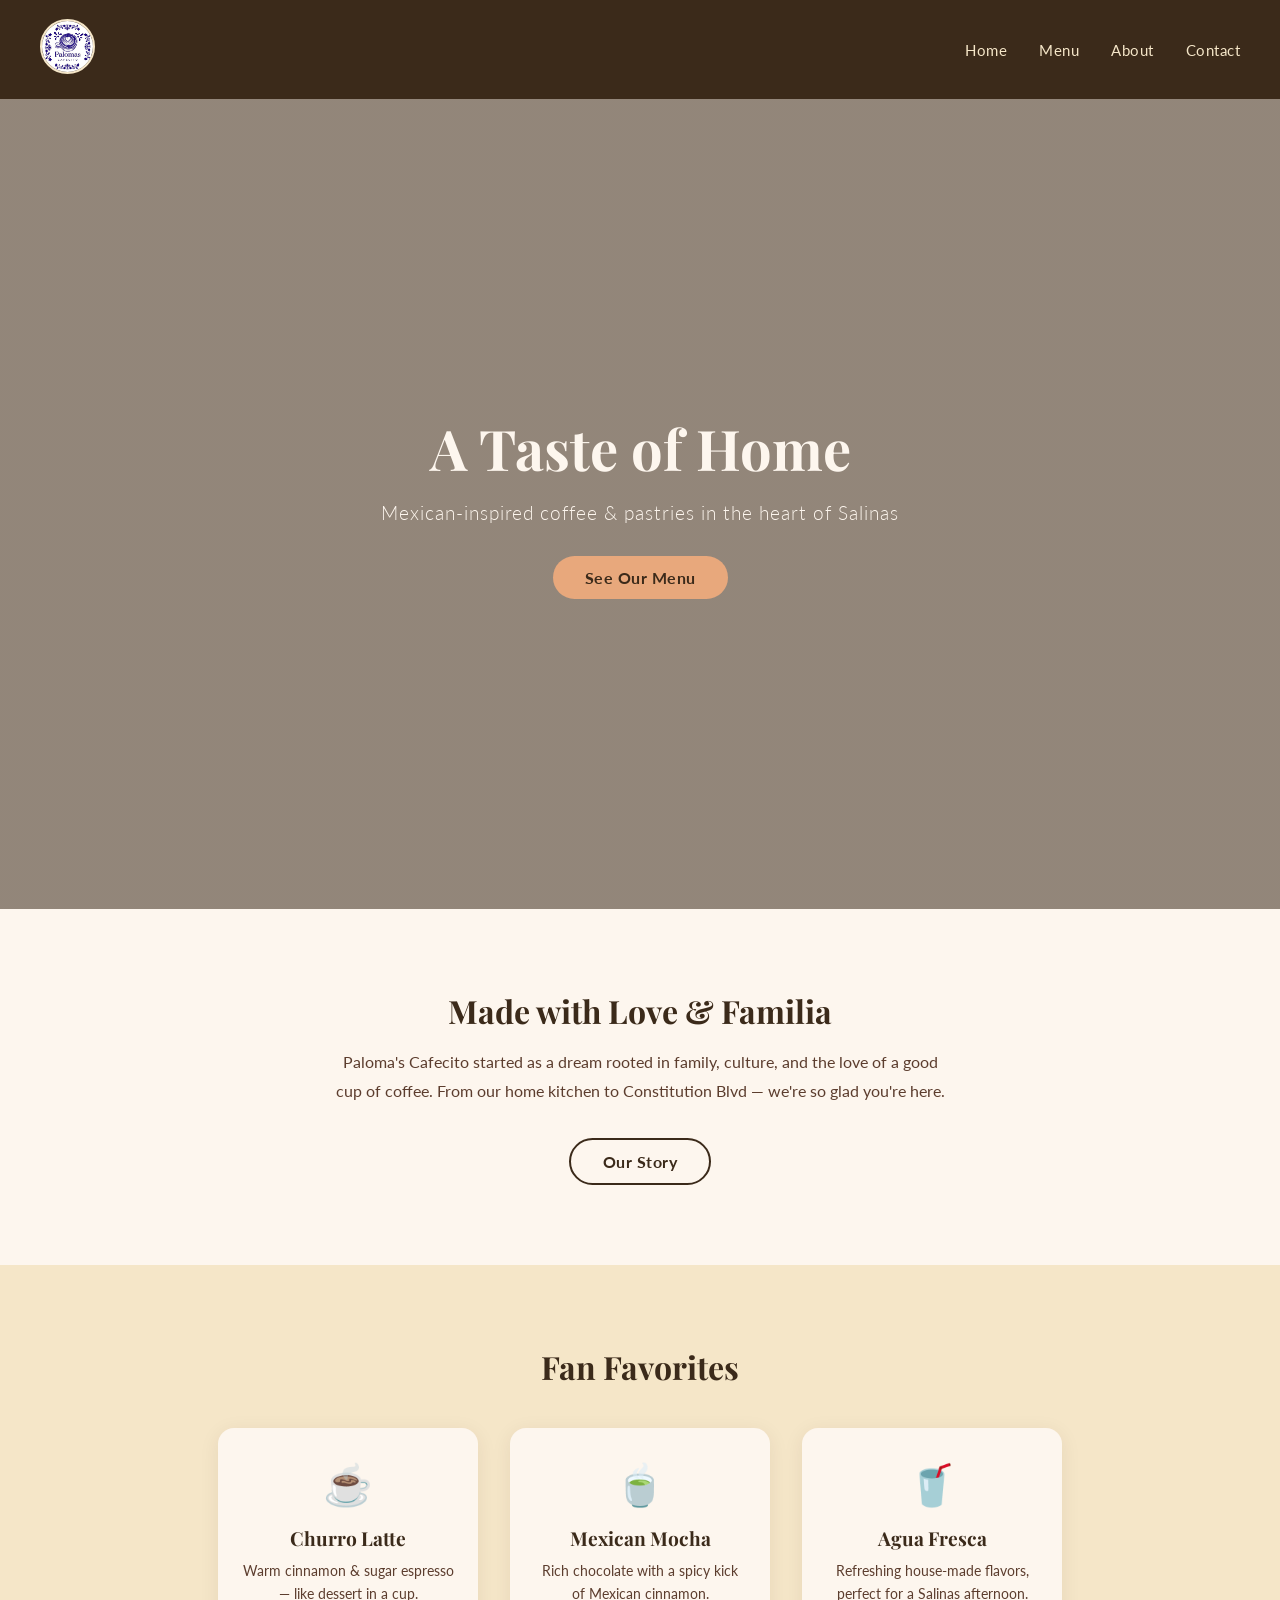
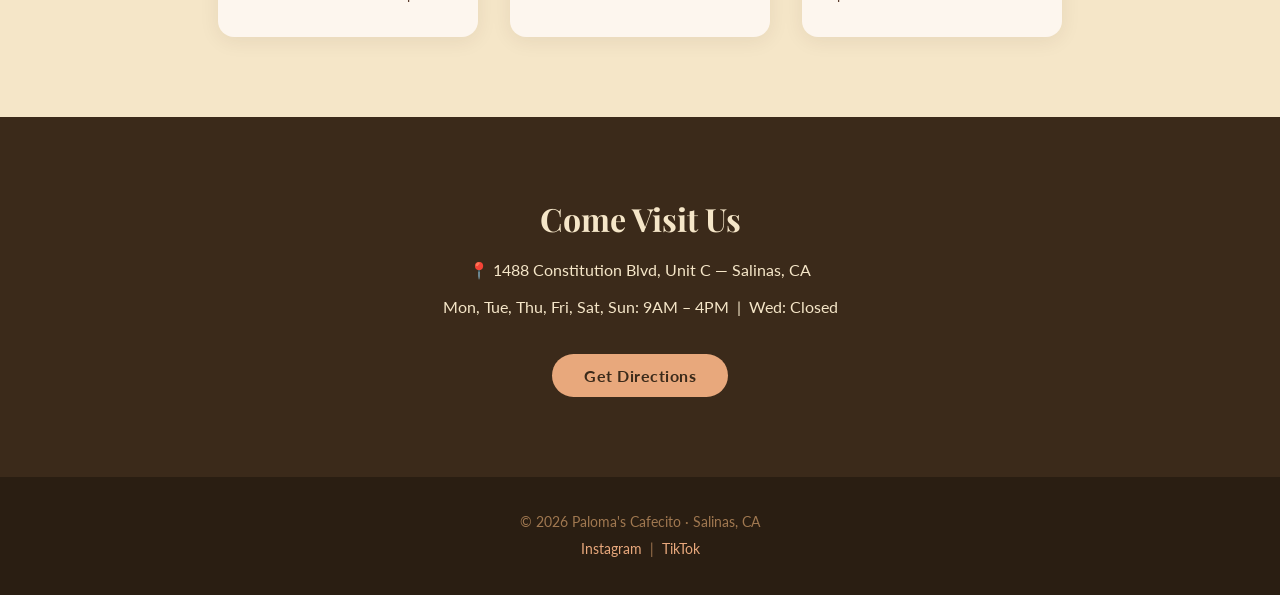
==== index.html @ 3aa88abe "Initial commit - Palomas Cafecito website" ====
<!DOCTYPE html>
<html lang="en">
<head>
  <meta charset="UTF-8" />
  <meta name="viewport" content="width=device-width, initial-scale=1.0" />
  <title>Paloma's Cafecito</title>
  <link rel="stylesheet" href="style.css" />
  <link href="https://fonts.googleapis.com/css2?family=Playfair+Display:wght@400;700&family=Lato:wght@300;400;700&display=swap" rel="stylesheet" />
</head>
<body>

  <!-- NAVBAR -->
  <nav class="navbar">
   <div class="logo">
  <img src="images/palomas_cafecito_logo.jpg" alt="Paloma's Cafecito Logo" class="nav-logo" />
</div> 
    <ul class="nav-links">
      <li><a href="index.html">Home</a></li>
      <li><a href="menu.html">Menu</a></li>
      <li><a href="about.html">About</a></li>
      <li><a href="contact.html">Contact</a></li>
    </ul>
  </nav>

  <!-- HERO -->
  <section class="hero">
    <div class="hero-content">
      <h1>A Taste of Home</h1>
      <p>Mexican-inspired coffee & pastries in the heart of Salinas</p>
      <a href="menu.html" class="btn">See Our Menu</a>
    </div>
  </section>

  <!-- ABOUT SNIPPET -->
  <section class="about-snippet">
    <div class="container">
      <h2>Made with Love & Familia</h2>
      <p>
        Paloma's Cafecito started as a dream rooted in family, culture, and the
        love of a good cup of coffee. From our home kitchen to Constitution Blvd —
        we're so glad you're here.
      </p>
      <a href="about.html" class="btn btn-outline">Our Story</a>
    </div>
  </section>

  <!-- FEATURED DRINKS -->
  <section class="featured">
    <div class="container">
      <h2>Fan Favorites</h2>
      <div class="cards">
        <div class="card">
          <div class="card-icon">☕</div>
          <h3>Churro Latte</h3>
          <p>Warm cinnamon & sugar espresso — like dessert in a cup.</p>
        </div>
        <div class="card">
          <div class="card-icon">🍵</div>
          <h3>Mexican Mocha</h3>
          <p>Rich chocolate with a spicy kick of Mexican cinnamon.</p>
        </div>
        <div class="card">
          <div class="card-icon">🥤</div>
          <h3>Agua Fresca</h3>
          <p>Refreshing house-made flavors, perfect for a Salinas afternoon.</p>
        </div>
      </div>
    </div>
  </section>

  <!-- HOURS BANNER -->
  <section class="hours-banner">
    <div class="container">
      <h2>Come Visit Us</h2>
      <p>📍 1488 Constitution Blvd, Unit C — Salinas, CA</p>
      <p>Mon, Tue, Thu, Fri, Sat, Sun: 9AM – 4PM &nbsp;|&nbsp; Wed: Closed</p>
      <a href="contact.html" class="btn">Get Directions</a>
    </div>
  </section>

  <!-- FOOTER -->
  <footer>
    <p>© 2026 Paloma's Cafecito · Salinas, CA</p>
    <p>
      <a href="https://www.instagram.com/palomascafecito/" target="_blank">Instagram</a> &nbsp;|&nbsp;
      <a href="https://www.tiktok.com/@palomascafecito" target="_blank">TikTok</a>
    </p>
  </footer>

</body>
</html>
---- style.css ----
/* === RESET & BASE === */
* {
  margin: 0;
  padding: 0;
  box-sizing: border-box;
}

body {
  font-family: 'Lato', sans-serif;
  color: #3b2a1a;
  background-color: #fdf6ee;
}

/* === NAVBAR === */
.navbar {
  display: flex;
  justify-content: space-between;
  align-items: center;
  padding: 1.2rem 2.5rem;
  background-color: #3b2a1a;
  position: sticky;
  top: 0;
  z-index: 100;
}

.logo {
  font-family: 'Playfair Display', serif;
  font-size: 1.4rem;
  color: #f5e6c8;
  letter-spacing: 1px;
}
.nav-logo {
  height: 55px;
  width: 55px;
  border-radius: 50%;
  object-fit: cover;
  border: 2px solid #f5e6c8;
}

.nav-links {
  list-style: none;
  display: flex;
  gap: 2rem;
}

.nav-links a {
  color: #f5e6c8;
  text-decoration: none;
  font-size: 0.95rem;
  letter-spacing: 0.5px;
  transition: color 0.2s;
}

.nav-links a:hover {
  color: #e8a87c;
}

/* === HERO === */
.hero {
  background: linear-gradient(rgba(59,42,26,0.55), rgba(59,42,26,0.55)),
              url('images/hero.jpg') center/cover no-repeat;
  height: 90vh;
  display: flex;
  align-items: center;
  justify-content: center;
  text-align: center;
  color: #fdf6ee;
}

.hero-content h1 {
  font-family: 'Playfair Display', serif;
  font-size: 3.5rem;
  margin-bottom: 1rem;
}

.hero-content p {
  font-size: 1.2rem;
  margin-bottom: 2rem;
  font-weight: 300;
  letter-spacing: 1px;
}

/* === BUTTONS === */
.btn {
  display: inline-block;
  padding: 0.75rem 2rem;
  background-color: #e8a87c;
  color: #3b2a1a;
  text-decoration: none;
  border-radius: 30px;
  font-weight: 700;
  letter-spacing: 0.5px;
  transition: background-color 0.2s;
}

.btn:hover {
  background-color: #d4845a;
}

.btn-outline {
  background-color: transparent;
  border: 2px solid #3b2a1a;
  color: #3b2a1a;
}

.btn-outline:hover {
  background-color: #3b2a1a;
  color: #fdf6ee;
}

/* === SECTIONS === */
.container {
  max-width: 1000px;
  margin: 0 auto;
  padding: 0 1.5rem;
}

.about-snippet {
  padding: 5rem 2rem;
  text-align: center;
  background-color: #fdf6ee;
}

.about-snippet h2 {
  font-family: 'Playfair Display', serif;
  font-size: 2rem;
  margin-bottom: 1rem;
}

.about-snippet p {
  max-width: 620px;
  margin: 0 auto 2rem;
  line-height: 1.8;
  color: #5c3d2e;
}

/* === FEATURED CARDS === */
.featured {
  padding: 5rem 2rem;
  background-color: #f5e6c8;
  text-align: center;
}

.featured h2 {
  font-family: 'Playfair Display', serif;
  font-size: 2rem;
  margin-bottom: 2.5rem;
}

.cards {
  display: flex;
  gap: 2rem;
  justify-content: center;
  flex-wrap: wrap;
}

.card {
  background: #fdf6ee;
  border-radius: 16px;
  padding: 2rem 1.5rem;
  width: 260px;
  box-shadow: 0 4px 20px rgba(59,42,26,0.08);
  transition: transform 0.2s;
}

.card:hover {
  transform: translateY(-6px);
}

.card-icon {
  font-size: 2.5rem;
  margin-bottom: 1rem;
}

.card h3 {
  font-family: 'Playfair Display', serif;
  font-size: 1.2rem;
  margin-bottom: 0.5rem;
}

.card p {
  font-size: 0.9rem;
  color: #5c3d2e;
  line-height: 1.6;
}

/* === HOURS BANNER === */
.hours-banner {
  padding: 5rem 2rem;
  background-color: #3b2a1a;
  text-align: center;
  color: #f5e6c8;
}

.hours-banner h2 {
  font-family: 'Playfair Display', serif;
  font-size: 2rem;
  margin-bottom: 1rem;
}

.hours-banner p {
  margin-bottom: 0.5rem;
  font-size: 1rem;
  line-height: 1.8;
}

.hours-banner .btn {
  margin-top: 1.5rem;
}

/* === FOOTER === */
footer {
  padding: 2rem;
  text-align: center;
  background-color: #2a1e12;
  color: #a07850;
  font-size: 0.85rem;
  line-height: 2;
}

footer a {
  color: #e8a87c;
  text-decoration: none;
}

footer a:hover {
  text-decoration: underline;
}

/* === PAGE HEADER === */
.page-header {
  background-color: #3b2a1a;
  color: #f5e6c8;
  text-align: center;
  padding: 4rem 2rem;
}

.page-header h1 {
  font-family: 'Playfair Display', serif;
  font-size: 2.8rem;
  margin-bottom: 0.75rem;
}

.page-header p {
  font-size: 1.1rem;
  font-weight: 300;
  letter-spacing: 0.5px;
}

/* === MENU SECTIONS === */
.menu-section {
  padding: 4rem 2rem;
  background-color: #fdf6ee;
}

.menu-section.alt {
  background-color: #f5e6c8;
}

.menu-category {
  font-family: 'Playfair Display', serif;
  font-size: 1.7rem;
  margin-bottom: 1.5rem;
  color: #3b2a1a;
  border-bottom: 2px solid #e8a87c;
  padding-bottom: 0.5rem;
}

.menu-grid {
  display: flex;
  flex-direction: column;
  gap: 0;
}

.menu-item {
  display: flex;
  justify-content: space-between;
  align-items: center;
  padding: 1.1rem 0;
  border-bottom: 1px solid rgba(59,42,26,0.1);
}

.menu-item:last-child {
  border-bottom: none;
}

.menu-item-info h3 {
  font-family: 'Playfair Display', serif;
  font-size: 1.05rem;
  margin-bottom: 0.2rem;
}

.menu-item-info p {
  font-size: 0.88rem;
  color: #7a5c3e;
}

.price {
  font-weight: 700;
  font-size: 1rem;
  color: #3b2a1a;
  white-space: nowrap;
  margin-left: 1.5rem;
}

/* === ABOUT PAGE === */
.about-section {
  padding: 5rem 2rem;
  background-color: #fdf6ee;
}

.about-grid {
  display: flex;
  gap: 4rem;
  align-items: center;
  flex-wrap: wrap;
}

.about-text {
  flex: 1;
  min-width: 280px;
}

.about-text h2 {
  font-family: 'Playfair Display', serif;
  font-size: 2rem;
  margin-bottom: 1.25rem;
  color: #3b2a1a;
}

.about-text p {
  line-height: 1.9;
  color: #5c3d2e;
  margin-bottom: 1.25rem;
  font-size: 0.97rem;
}

.about-text p:last-child {
  font-style: italic;
  font-size: 1rem;
  color: #8b5e3c;
  border-left: 3px solid #e8a87c;
  padding-left: 1rem;
}

.about-logo-block {
  flex: 0 0 260px;
  text-align: center;
}

.about-logo-img {
  width: 220px;
  height: 220px;
  border-radius: 50%;
  object-fit: cover;
  border: 4px solid #e8a87c;
  box-shadow: 0 8px 30px rgba(59,42,26,0.15);
}

/* === VALUES === */
.values-section {
  padding: 5rem 2rem;
  background-color: #f5e6c8;
  text-align: center;
}

.values-section h2 {
  font-family: 'Playfair Display', serif;
  font-size: 2rem;
  margin-bottom: 2.5rem;
  color: #3b2a1a;
}

.values-grid {
  display: flex;
  gap: 1.5rem;
  justify-content: center;
  flex-wrap: wrap;
}

.value-card {
  background: #fdf6ee;
  border-radius: 16px;
  padding: 2rem 1.5rem;
  width: 210px;
  box-shadow: 0 4px 20px rgba(59,42,26,0.08);
}

.value-icon {
  font-size: 2rem;
  margin-bottom: 0.75rem;
}

.value-card h3 {
  font-family: 'Playfair Display', serif;
  font-size: 1.05rem;
  margin-bottom: 0.5rem;
  color: #3b2a1a;
}

.value-card p {
  font-size: 0.87rem;
  color: #7a5c3e;
  line-height: 1.6;
}

/* === ABOUT CTA === */
.about-cta {
  padding: 5rem 2rem;
  background-color: #3b2a1a;
  text-align: center;
  color: #f5e6c8;
}

.about-cta h2 {
  font-family: 'Playfair Display', serif;
  font-size: 2rem;
  margin-bottom: 0.75rem;
}

.about-cta p {
  margin-bottom: 2rem;
  font-size: 1rem;
  font-weight: 300;
}

.cta-buttons {
  display: flex;
  gap: 1rem;
  justify-content: center;
  flex-wrap: wrap;
}

.btn-outline-light {
  background-color: transparent;
  border: 2px solid #f5e6c8;
  color: #f5e6c8;
}

.btn-outline-light:hover {
  background-color: #f5e6c8;
  color: #3b2a1a;
}

/* === MENU NOTE === */
.menu-note {
  font-size: 0.9rem;
  color: #8b5e3c;
  font-style: italic;
  margin-bottom: 1.25rem;
}

/* === TOPPINGS === */
.toppings-grid {
  display: flex;
  gap: 3rem;
  flex-wrap: wrap;
}

.toppings-col {
  flex: 1;
  min-width: 220px;
}

.toppings-col h3 {
  font-family: 'Playfair Display', serif;
  font-size: 1.05rem;
  margin-bottom: 0.75rem;
  color: #3b2a1a;
  display: flex;
  align-items: center;
  gap: 0.5rem;
}

.toppings-col ul {
  list-style: none;
  padding: 0;
}

.toppings-col ul li {
  padding: 0.4rem 0;
  border-bottom: 1px solid rgba(59,42,26,0.08);
  font-size: 0.92rem;
  color: #5c3d2e;
}

.badge {
  font-size: 0.75rem;
  background-color: #e8a87c;
  color: #3b2a1a;
  padding: 0.15rem 0.5rem;
  border-radius: 20px;
  font-family: 'Lato', sans-serif;
  font-weight: 700;
}

/* === LOYALTY === */
.loyalty-section {
  padding: 5rem 2rem;
  background-color: #1e3a6e;
  text-align: center;
  color: #fff;
}

.loyalty-section h2 {
  font-family: 'Playfair Display', serif;
  font-size: 2rem;
  margin-bottom: 0.5rem;
}

.loyalty-sub {
  font-size: 1rem;
  font-weight: 300;
  margin-bottom: 2.5rem;
  opacity: 0.85;
}

.loyalty-tiers {
  display: flex;
  gap: 1.5rem;
  justify-content: center;
  flex-wrap: wrap;
  margin-bottom: 2rem;
}

.loyalty-tier {
  background: rgba(255,255,255,0.1);
  border: 2px solid rgba(255,255,255,0.2);
  border-radius: 16px;
  padding: 1.75rem 2rem;
  width: 180px;
}

.loyalty-tier.featured-tier {
  background: #e8a87c;
  border-color: #e8a87c;
  color: #3b2a1a;
  transform: scale(1.05);
}

.beans {
  font-family: 'Playfair Display', serif;
  font-size: 1.3rem;
  font-weight: 700;
  margin-bottom: 0.5rem;
}

.reward {
  font-size: 0.9rem;
  opacity: 0.9;
}

.loyalty-note {
  font-size: 0.88rem;
  opacity: 0.7;
  font-style: italic;
}

/* === CONTACT PAGE === */
.contact-section {
  padding: 5rem 2rem;
  background-color: #fdf6ee;
}

.contact-grid {
  display: flex;
  gap: 3rem;
  align-items: flex-start;
  flex-wrap: wrap;
}

.contact-info {
  flex: 1;
  min-width: 280px;
  display: flex;
  flex-direction: column;
  gap: 2.5rem;
}

.contact-block h3 {
  font-family: 'Playfair Display', serif;
  font-size: 1.2rem;
  margin-bottom: 0.75rem;
  color: #3b2a1a;
}

.contact-block p {
  color: #5c3d2e;
  line-height: 1.8;
  font-size: 0.97rem;
}

/* === HOURS TABLE === */
.hours-table {
  width: 100%;
  border-collapse: collapse;
  font-size: 0.95rem;
}

.hours-table td {
  padding: 0.5rem 0;
  color: #5c3d2e;
  border-bottom: 1px solid rgba(59,42,26,0.08);
}

.hours-table td:first-child {
  font-weight: 700;
  color: #3b2a1a;
  width: 50%;
}

.hours-table tr.closed td {
  color: #b07070;
  font-style: italic;
}

/* === SOCIAL BUTTONS === */
.social-links {
  display: flex;
  gap: 1rem;
  flex-wrap: wrap;
}

.social-btn {
  display: inline-block;
  padding: 0.6rem 1.5rem;
  border: 2px solid #3b2a1a;
  border-radius: 30px;
  color: #3b2a1a;
  text-decoration: none;
  font-size: 0.9rem;
  font-weight: 700;
  transition: all 0.2s;
}

.social-btn:hover {
  background-color: #3b2a1a;
  color: #f5e6c8;
}

/* === MAP === */
.contact-map {
  flex: 1;
  min-width: 280px;
  height: 420px;
  border-radius: 16px;
  overflow: hidden;
  box-shadow: 0 8px 30px rgba(59,42,26,0.12);
}

/* === NEIGHBORHOOD === */
.neighborhood {
  padding: 4rem 2rem;
  background-color: #f5e6c8;
  text-align: center;
}

.neighborhood h2 {
  font-family: 'Playfair Display', serif;
  font-size: 1.8rem;
  margin-bottom: 1rem;
  color: #3b2a1a;
}

.neighborhood p {
  max-width: 580px;
  margin: 0 auto;
  color: #5c3d2e;
  line-height: 1.8;
  font-size: 0.97rem;
}
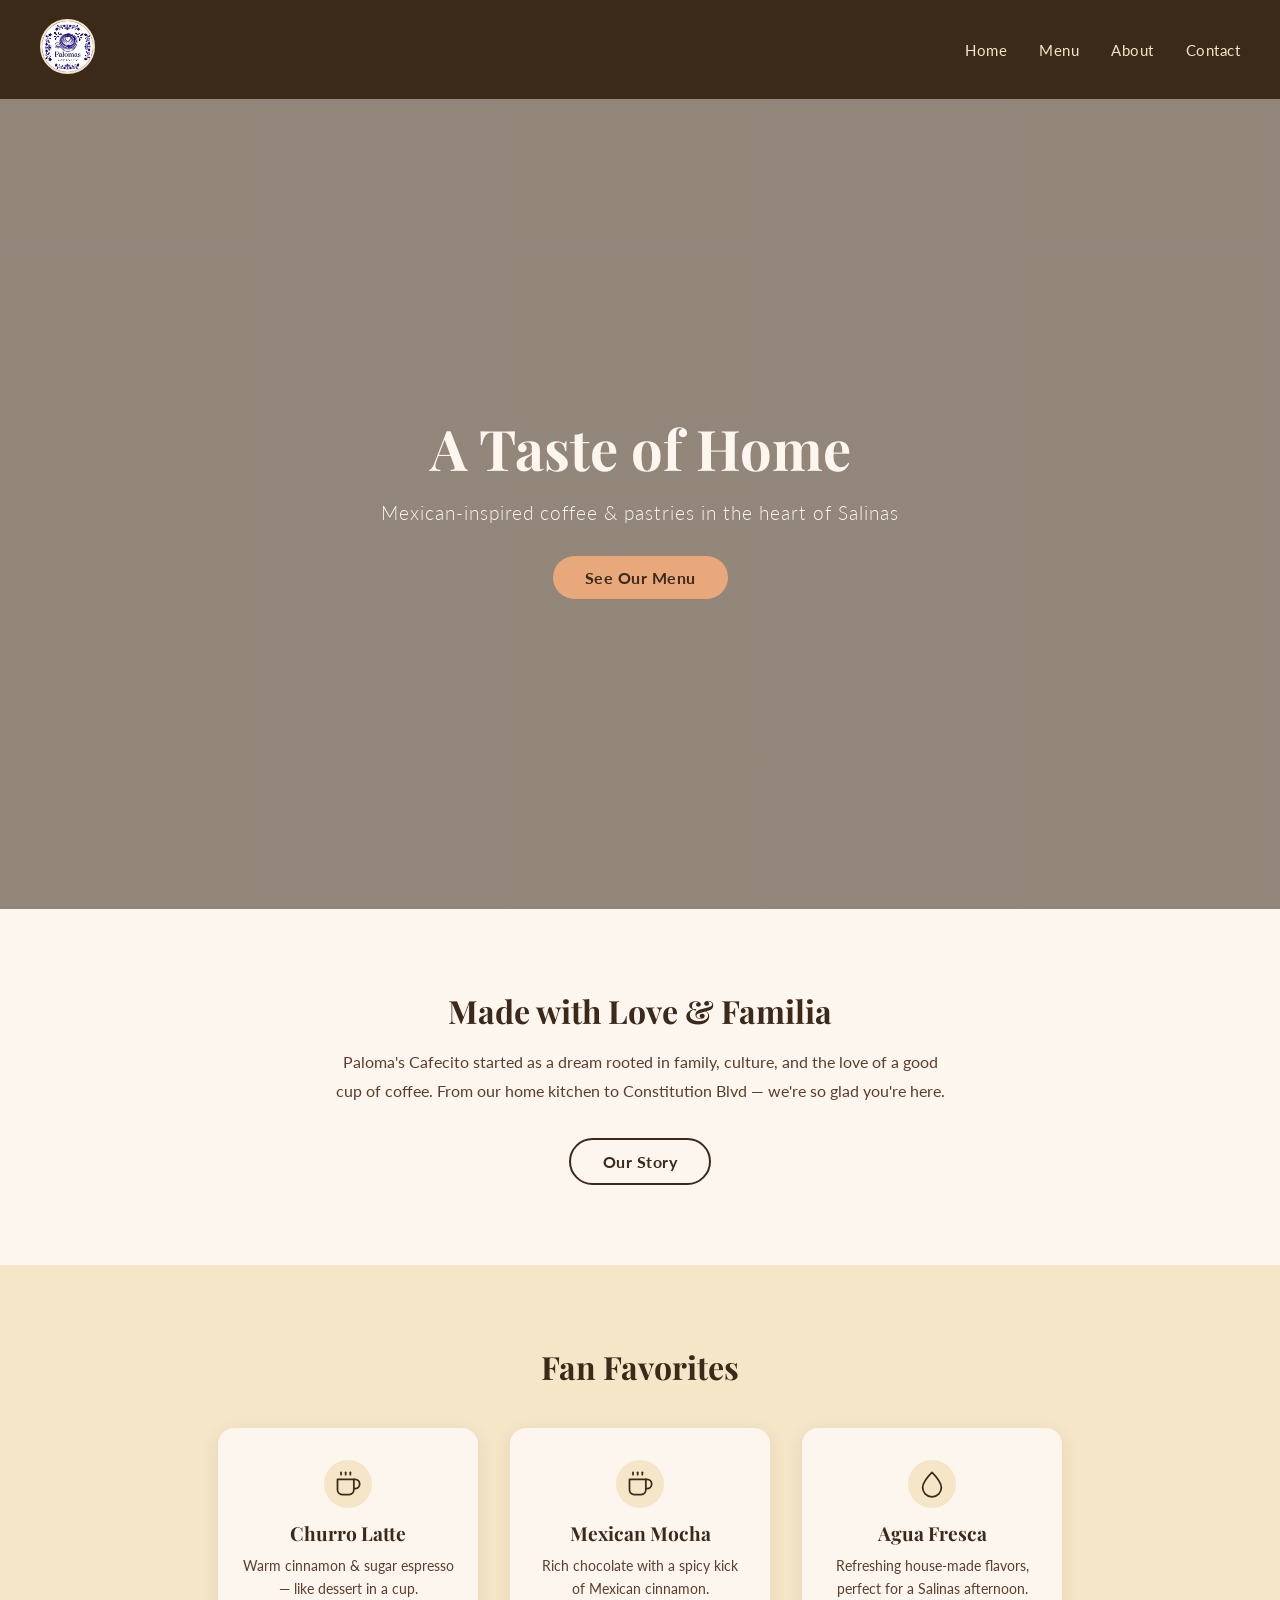
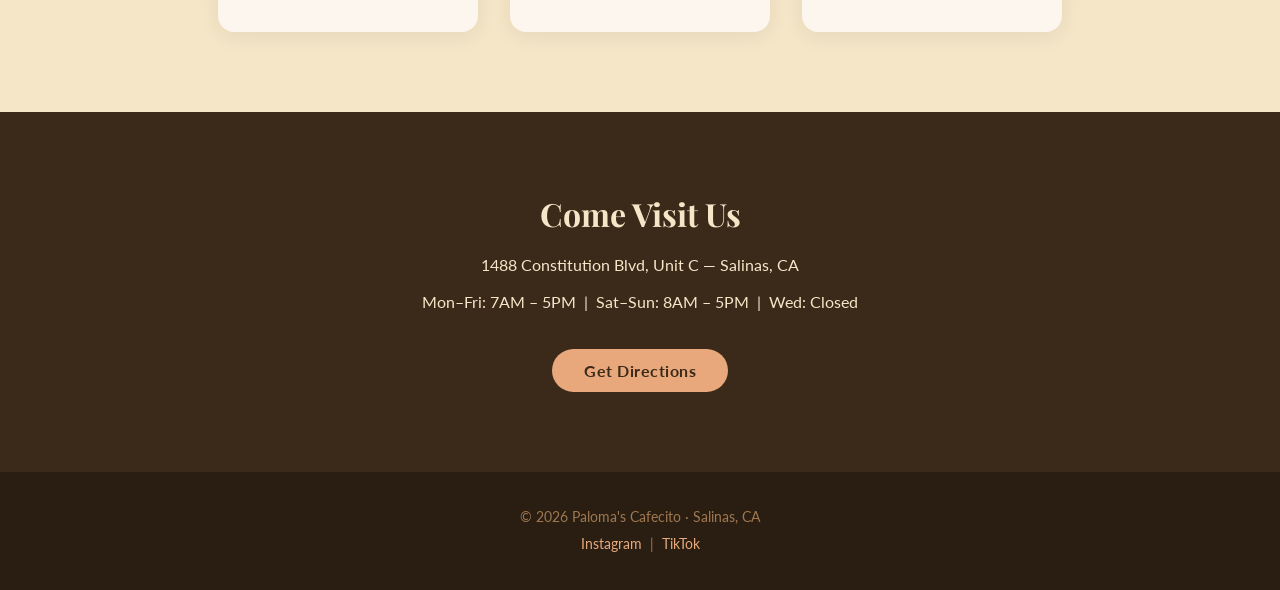
==== commit 2b671212: "Add custom SVG icons, fix menu" ====
--- a/index.html
+++ b/index.html
@@ -11,9 +11,9 @@
 
   <!-- NAVBAR -->
   <nav class="navbar">
-   <div class="logo">
-  <img src="images/palomas_cafecito_logo.jpg" alt="Paloma's Cafecito Logo" class="nav-logo" />
-</div> 
+    <div class="logo">
+      <img src="images/palomas_cafecito_logo.jpg" alt="Paloma's Cafecito Logo" class="nav-logo" />
+    </div>
     <ul class="nav-links">
       <li><a href="index.html">Home</a></li>
       <li><a href="menu.html">Menu</a></li>
@@ -50,17 +50,17 @@
       <h2>Fan Favorites</h2>
       <div class="cards">
         <div class="card">
-          <div class="card-icon">☕</div>
+          <div class="card-icon icon" id="icon-churro"></div>
           <h3>Churro Latte</h3>
           <p>Warm cinnamon & sugar espresso — like dessert in a cup.</p>
         </div>
         <div class="card">
-          <div class="card-icon">🍵</div>
+          <div class="card-icon icon" id="icon-mocha"></div>
           <h3>Mexican Mocha</h3>
           <p>Rich chocolate with a spicy kick of Mexican cinnamon.</p>
         </div>
         <div class="card">
-          <div class="card-icon">🥤</div>
+          <div class="card-icon icon" id="icon-agua-card"></div>
           <h3>Agua Fresca</h3>
           <p>Refreshing house-made flavors, perfect for a Salinas afternoon.</p>
         </div>
@@ -72,8 +72,8 @@
   <section class="hours-banner">
     <div class="container">
       <h2>Come Visit Us</h2>
-      <p>📍 1488 Constitution Blvd, Unit C — Salinas, CA</p>
-      <p>Mon, Tue, Thu, Fri, Sat, Sun: 9AM – 4PM &nbsp;|&nbsp; Wed: Closed</p>
+      <p>1488 Constitution Blvd, Unit C — Salinas, CA</p>
+      <p>Mon–Fri: 7AM – 5PM &nbsp;|&nbsp; Sat–Sun: 8AM – 5PM &nbsp;|&nbsp; Wed: Closed</p>
       <a href="contact.html" class="btn">Get Directions</a>
     </div>
   </section>
@@ -87,5 +87,7 @@
     </p>
   </footer>
 
+  <script src="icons.js"></script>
+  <script src="script.js"></script>
 </body>
 </html>
--- a/style.css
+++ b/style.css
@@ -668,4 +668,57 @@
   color: #5c3d2e;
   line-height: 1.8;
   font-size: 0.97rem;
+}
+
+/* === CUSTOM SVG ICONS === */
+.icon {
+  display: inline-flex;
+  align-items: center;
+  justify-content: center;
+  width: 48px;
+  height: 48px;
+  background-color: #f5e6c8;
+  border-radius: 50%;
+  padding: 10px;
+  margin-bottom: 0.75rem;
+  color: #3b2a1a;
+}
+
+.icon svg {
+  width: 100%;
+  height: 100%;
+  stroke: #3b2a1a;
+}
+
+.menu-category-icon {
+  display: inline-flex;
+  width: 28px;
+  height: 28px;
+  vertical-align: middle;
+  margin-right: 0.4rem;
+  color: #e8a87c;
+  position: relative;
+  top: -2px;
+}
+
+.menu-category-icon svg {
+  width: 100%;
+  height: 100%;
+  stroke: #e8a87c;
+}
+
+.contact-icon {
+  display: inline-flex;
+  width: 24px;
+  height: 24px;
+  vertical-align: middle;
+  margin-right: 0.4rem;
+  position: relative;
+  top: -2px;
+}
+
+.contact-icon svg {
+  width: 100%;
+  height: 100%;
+  stroke: #3b2a1a;
 }
